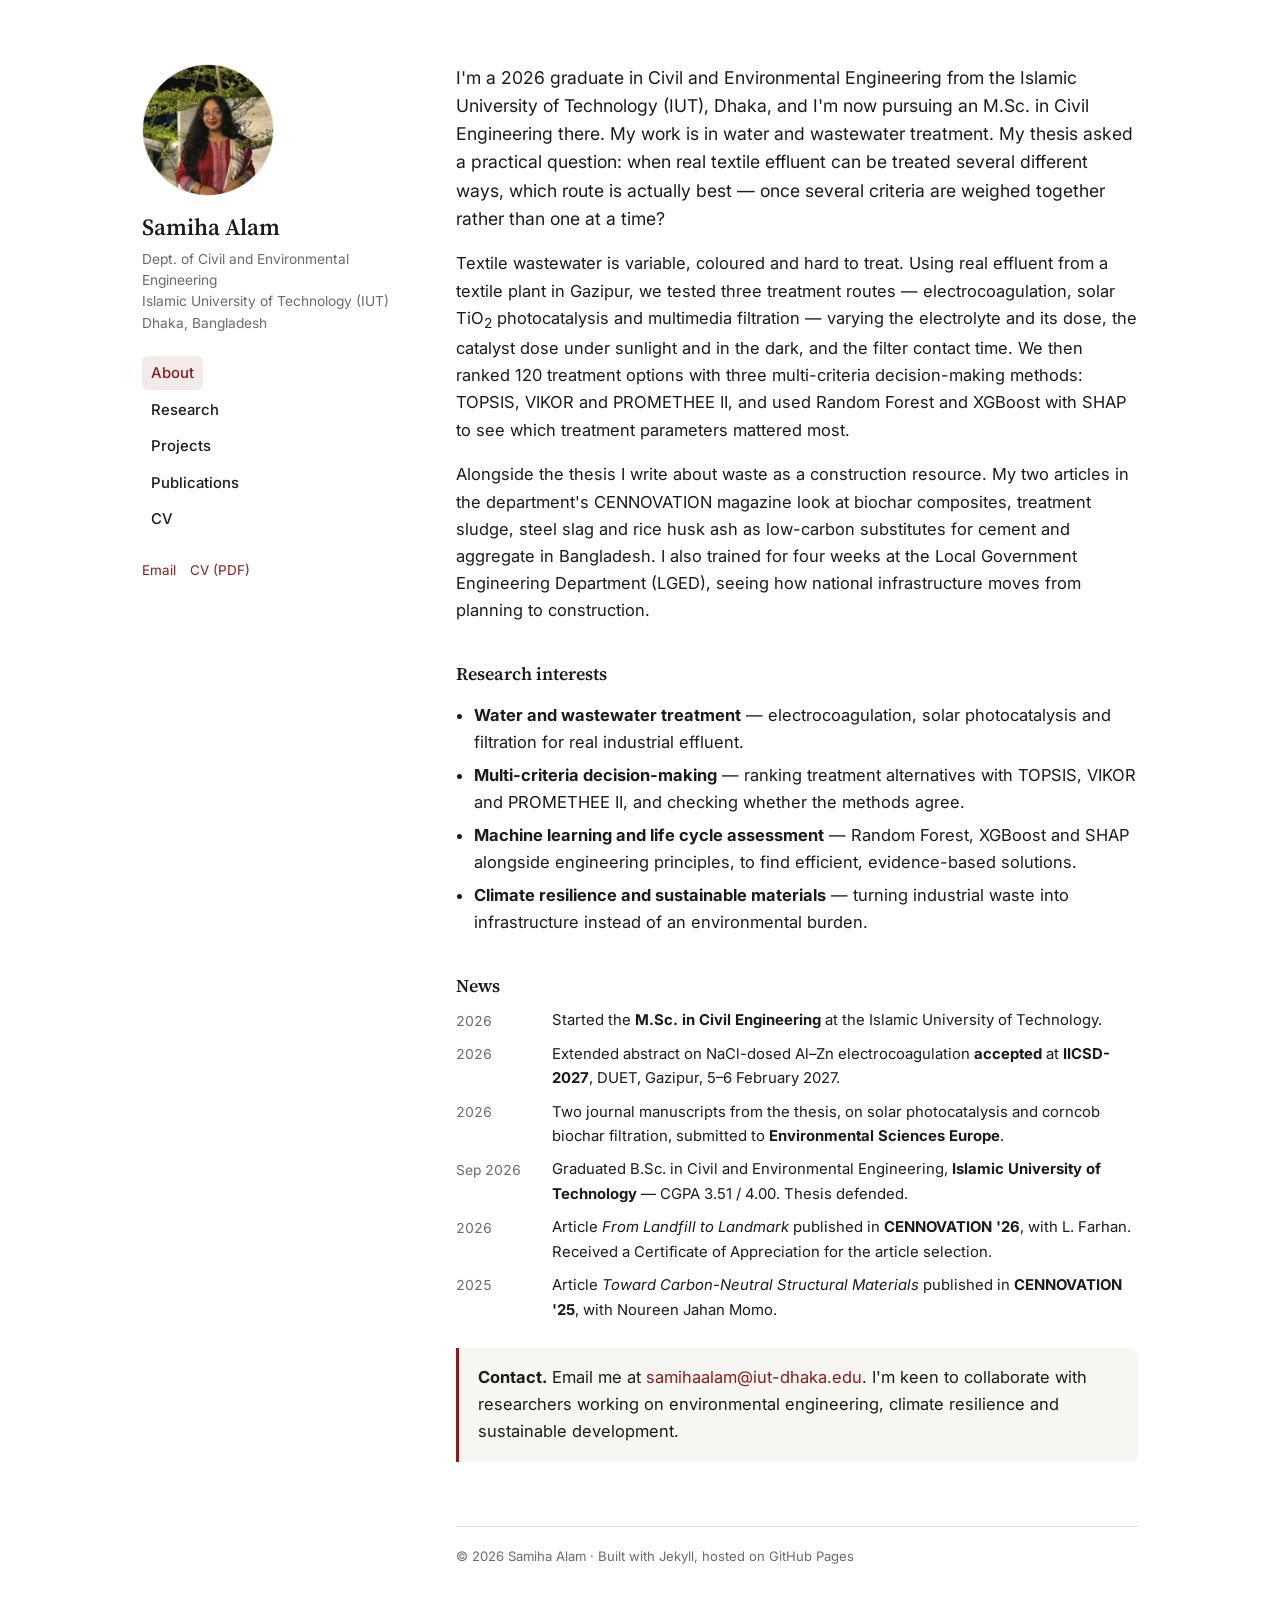
==== index.html @ 6635153d "Add files via upload" ====
<!DOCTYPE html>
<html lang="en">
<head>
  <meta charset="utf-8">
  <meta name="viewport" content="width=device-width, initial-scale=1">
  <title>Samiha Alam · Environmental Engineering · Wastewater treatment · Decision science</title>
  <meta name="description" content="Samiha Alam — Civil and Environmental Engineering, Islamic University of Technology (IUT), Dhaka. 2026 graduate. Undergraduate thesis on comparing textile wastewater treatment options by multi-criteria decision-making.">
  <link rel="preconnect" href="https://fonts.googleapis.com">
  <link rel="preconnect" href="https://fonts.gstatic.com" crossorigin>
  <link href="https://fonts.googleapis.com/css2?family=Source+Serif+4:opsz,wght@8..60,400;8..60,600&family=Inter:wght@400;500;600&display=swap" rel="stylesheet">
  <link rel="stylesheet" href="style.css">
</head>
<body>

<a class="skip" href="#main">Skip to content</a>

<div class="wrap">

  <aside class="side">
    <img class="portrait" src="profile.jpg" alt="Samiha Alam">
    <h1 class="name"><a href="index.html">Samiha Alam</a></h1>
    <p class="affil">
      Dept. of Civil and Environmental Engineering<br>
      Islamic University of Technology (IUT)<br>
      Dhaka, Bangladesh
    </p>

    <nav class="nav">
      <a href="index.html" class="on" aria-current="page">About</a>
      <a href="research.html">Research</a>
      <a href="projects.html">Projects</a>
      <a href="publications.html">Publications</a>
      <a href="cv.html">CV</a>
    </nav>

    <p class="links">
      <a href="mailto:samihaalam@iut-dhaka.edu">Email</a>
      <a href="CV.pdf">CV (PDF)</a>
    </p>
  </aside>

  <main class="main" id="main">
    <p class="lead">
I'm a 2026 graduate in Civil and Environmental Engineering from the Islamic University of
Technology (IUT), Dhaka, and I'm now pursuing an M.Sc. in Civil Engineering there. My work is in
water and wastewater treatment. My thesis asked a
practical question: when real textile effluent can be treated several different ways, which
route is actually best &mdash; once several criteria are weighed together rather than
one at a time?
</p>

<p>Textile wastewater is variable, coloured and hard to treat. Using real effluent from a textile
plant in Gazipur, we tested three treatment routes &mdash; electrocoagulation, solar TiO<sub>2</sub>
photocatalysis and multimedia filtration &mdash; varying the electrolyte and its dose, the
catalyst dose under sunlight and in the dark, and the filter contact time. We then ranked
120 treatment options with three multi-criteria decision-making methods: TOPSIS, VIKOR and
PROMETHEE&nbsp;II, and used Random Forest and XGBoost with SHAP to see which treatment
parameters mattered most.</p>

<p>Alongside the thesis I write about waste as a construction resource. My two articles in
the department's CENNOVATION magazine look at biochar composites, treatment sludge, steel
slag and rice husk ash as low-carbon substitutes for cement and aggregate in Bangladesh. I
also trained for four weeks at the Local Government Engineering Department (LGED), seeing
how national infrastructure moves from planning to construction.</p>

<h3>Research interests</h3>
<ul>
<li><strong>Water and wastewater treatment</strong> &mdash; electrocoagulation, solar
  photocatalysis and filtration for real industrial effluent.</li>
<li><strong>Multi-criteria decision-making</strong> &mdash; ranking treatment alternatives
  with TOPSIS, VIKOR and PROMETHEE&nbsp;II, and checking whether the methods agree.</li>
<li><strong>Machine learning and life cycle assessment</strong> &mdash; Random Forest, XGBoost
  and SHAP alongside engineering principles, to find efficient, evidence-based solutions.</li>
<li><strong>Climate resilience and sustainable materials</strong> &mdash; turning industrial
  waste into infrastructure instead of an environmental burden.</li>
</ul>

<h3>News</h3>
<ul class="news">

  <li>
    <span class="date">2026</span>
    <span>Started the <strong>M.Sc. in Civil Engineering</strong> at the Islamic University of Technology.</span>
  </li>

  <li>
    <span class="date">2026</span>
    <span>Extended abstract on NaCl-dosed Al&ndash;Zn electrocoagulation <strong>accepted</strong> at <strong>IICSD-2027</strong>, DUET, Gazipur, 5&ndash;6 February 2027.</span>
  </li>

  <li>
    <span class="date">2026</span>
    <span>Two journal manuscripts from the thesis, on solar photocatalysis and corncob biochar filtration, submitted to <strong>Environmental Sciences Europe</strong>.</span>
  </li>

  <li>
    <span class="date">Sep 2026</span>
    <span>Graduated B.Sc. in Civil and Environmental Engineering, <strong>Islamic University of Technology</strong> &mdash; CGPA 3.51 / 4.00. Thesis defended.</span>
  </li>

  <li>
    <span class="date">2026</span>
    <span>Article <em>From Landfill to Landmark</em> published in <strong>CENNOVATION '26</strong>, with L. Farhan. Received a Certificate of Appreciation for the article selection.</span>
  </li>

  <li>
    <span class="date">2025</span>
    <span>Article <em>Toward Carbon-Neutral Structural Materials</em> published in <strong>CENNOVATION '25</strong>, with Noureen Jahan Momo.</span>
  </li>

</ul>

<div class="callout">
<p><strong>Contact.</strong> Email me at <a href="mailto:samihaalam@iut-dhaka.edu">samihaalam@iut-dhaka.edu</a>.
I'm keen to collaborate with researchers working on environmental engineering, climate
resilience and sustainable development.</p>
</div>

    <footer class="foot">
      © 2026 Samiha Alam · Built with Jekyll, hosted on GitHub Pages
    </footer>
  </main>

</div>
</body>
</html>
---- style.css ----
/* =========================================================
   Colours — change --accent to re-skin the whole site.
   ========================================================= */
:root {
  --bg:        #ffffff;
  --surface:   #f7f6f3;
  --text:      #1b1b1a;
  --muted:     #6b6a66;
  --line:      #e2e0da;
  --accent:    #8a1c1c;   /* deep academic red */
  --accent-sf: #f3eaea;
}

@media (prefers-color-scheme: dark) {
  :root {
    --bg:        #14140f;
    --surface:   #1c1c19;
    --text:      #eceae4;
    --muted:     #9c998f;
    --line:      #33322c;
    --accent:    #e8837f;
    --accent-sf: #2a1c1c;
  }
}

* { box-sizing: border-box; }

body {
  margin: 0;
  background: var(--bg);
  color: var(--text);
  font-family: "Inter", -apple-system, BlinkMacSystemFont, "Segoe UI", sans-serif;
  font-size: 16.5px;
  line-height: 1.65;
  -webkit-font-smoothing: antialiased;
}

.skip {
  position: absolute; left: -9999px;
}
.skip:focus {
  left: 1rem; top: 1rem; background: var(--accent); color: #fff;
  padding: .5rem .9rem; border-radius: 6px; z-index: 10;
}

a { color: var(--accent); text-decoration: none; }
a:hover { text-decoration: underline; }

/* ---------- layout ---------- */
.wrap {
  display: grid;
  grid-template-columns: 250px minmax(0, 700px);
  gap: 4rem;
  max-width: 1060px;
  margin: 0 auto;
  padding: 4rem 2rem 5rem;
}

.side { position: sticky; top: 4rem; align-self: start; }

.portrait {
  width: 132px; height: 132px;
  border-radius: 50%;
  object-fit: cover;
  border: 1px solid var(--line);
  margin-bottom: 1.1rem;
  display: block;
}

.name {
  font-family: "Source Serif 4", Georgia, serif;
  font-size: 1.45rem;
  font-weight: 600;
  margin: 0 0 .45rem;
  line-height: 1.2;
}
.name a { color: var(--text); }
.name a:hover { text-decoration: none; color: var(--accent); }

.affil {
  color: var(--muted);
  font-size: .86rem;
  line-height: 1.55;
  margin: 0 0 1.4rem;
}

.nav { display: flex; flex-direction: column; gap: .15rem; margin-bottom: 1.4rem; }
.nav a {
  color: var(--text);
  font-size: .93rem;
  font-weight: 500;
  padding: .3rem .55rem;
  border-radius: 6px;
  width: fit-content;
}
.nav a:hover { background: var(--surface); text-decoration: none; }
.nav a.on { background: var(--accent-sf); color: var(--accent); }

.links { display: flex; flex-wrap: wrap; gap: .35rem .9rem; font-size: .84rem; margin: 0; }

/* ---------- typography ---------- */
.main { min-width: 0; }

h2, h3, h4 { font-family: "Source Serif 4", Georgia, serif; font-weight: 600; line-height: 1.25; }
.page-title { font-size: 1.9rem; margin: 0 0 1.6rem; }
.main h3 { font-size: 1.12rem; margin: 2.4rem 0 .7rem; }
.main h3:first-child { margin-top: 0; }
.main h4 { font-size: 1rem; margin: 1.6rem 0 .4rem; }

.lead { font-size: 1.1rem; line-height: 1.6; }
p { margin: 0 0 1.1rem; }
ul { padding-left: 1.15rem; }
li { margin-bottom: .35rem; }

hr { border: 0; border-top: 1px solid var(--line); margin: 2.5rem 0; }

/* ---------- reusable pieces ---------- */
.entry {
  border-top: 1px solid var(--line);
  padding: 1.35rem 0;
}
.entry:first-of-type { border-top: 0; padding-top: 0; }
.entry h3 { margin: 0 0 .25rem; font-size: 1.08rem; }
.entry .meta { color: var(--muted); font-size: .84rem; margin: 0 0 .5rem; }
.entry p { margin: 0 0 .55rem; }

.tags { display: flex; flex-wrap: wrap; gap: .4rem; margin-top: .5rem; }
.tag {
  font-size: .74rem;
  letter-spacing: .02em;
  background: var(--surface);
  border: 1px solid var(--line);
  color: var(--muted);
  padding: .16rem .55rem;
  border-radius: 999px;
}

.entry-links { font-size: .85rem; display: flex; flex-wrap: wrap; gap: .9rem; }

.news { list-style: none; padding: 0; margin: 0; }
.news li { display: grid; grid-template-columns: 5.2rem 1fr; gap: .8rem; margin-bottom: .55rem; font-size: .93rem; }
.news .date { color: var(--muted); font-variant-numeric: tabular-nums; font-size: .86rem; padding-top: .08rem; }

.callout {
  background: var(--surface);
  border-left: 3px solid var(--accent);
  border-radius: 0 8px 8px 0;
  padding: 1rem 1.2rem;
  margin: 1.6rem 0;
}
.callout p:last-child { margin-bottom: 0; }

.cv-row { display: grid; grid-template-columns: 7.5rem 1fr; gap: 1rem; padding: .75rem 0; border-top: 1px solid var(--line); }
.cv-row .when { color: var(--muted); font-size: .86rem; font-variant-numeric: tabular-nums; }
.cv-row .what strong { display: block; font-weight: 600; }
.cv-row .what span { display: block; color: var(--muted); font-size: .9rem; }

.figure { margin: 1.4rem 0; }
.figure img {
  width: 100%;
  height: auto;
  display: block;
  border: 1px solid var(--line);
  border-radius: 8px;
  background: #fff;
}
.figure figcaption {
  color: var(--muted);
  font-size: .82rem;
  line-height: 1.5;
  margin-top: .5rem;
}

.eq {
  font-family: "Source Serif 4", Georgia, serif;
  font-size: 1.02rem;
  background: var(--surface);
  border: 1px solid var(--line);
  border-radius: 8px;
  padding: .8rem 1rem;
  overflow-x: auto;
  text-align: center;
}

.table-wrap { overflow-x: auto; margin: 1.4rem 0; }
table { border-collapse: collapse; width: 100%; font-size: .88rem; }
th, td { padding: .45rem .7rem; border-bottom: 1px solid var(--line); text-align: left; }
td { font-variant-numeric: tabular-nums; }
thead th {
  border-bottom: 1.5px solid var(--text);
  font-family: "Inter", sans-serif;
  font-weight: 600;
  font-size: .82rem;
  white-space: nowrap;
}
tbody tr:last-child td { border-bottom: 1px solid var(--text); }

.foot {
  margin-top: 4rem;
  padding-top: 1.2rem;
  border-top: 1px solid var(--line);
  color: var(--muted);
  font-size: .82rem;
}

/* ---------- mobile ---------- */
@media (max-width: 820px) {
  .wrap {
    grid-template-columns: 1fr;
    gap: 2.2rem;
    padding: 2.2rem 1rem 3rem;
  }
  .side { position: static; }
  .portrait { width: 96px; height: 96px; }
  .nav { flex-direction: row; flex-wrap: wrap; gap: .25rem; }
  .page-title { font-size: 1.6rem; }
  .news li { grid-template-columns: 1fr; gap: 0; }
  .cv-row { grid-template-columns: 1fr; gap: .15rem; }
}
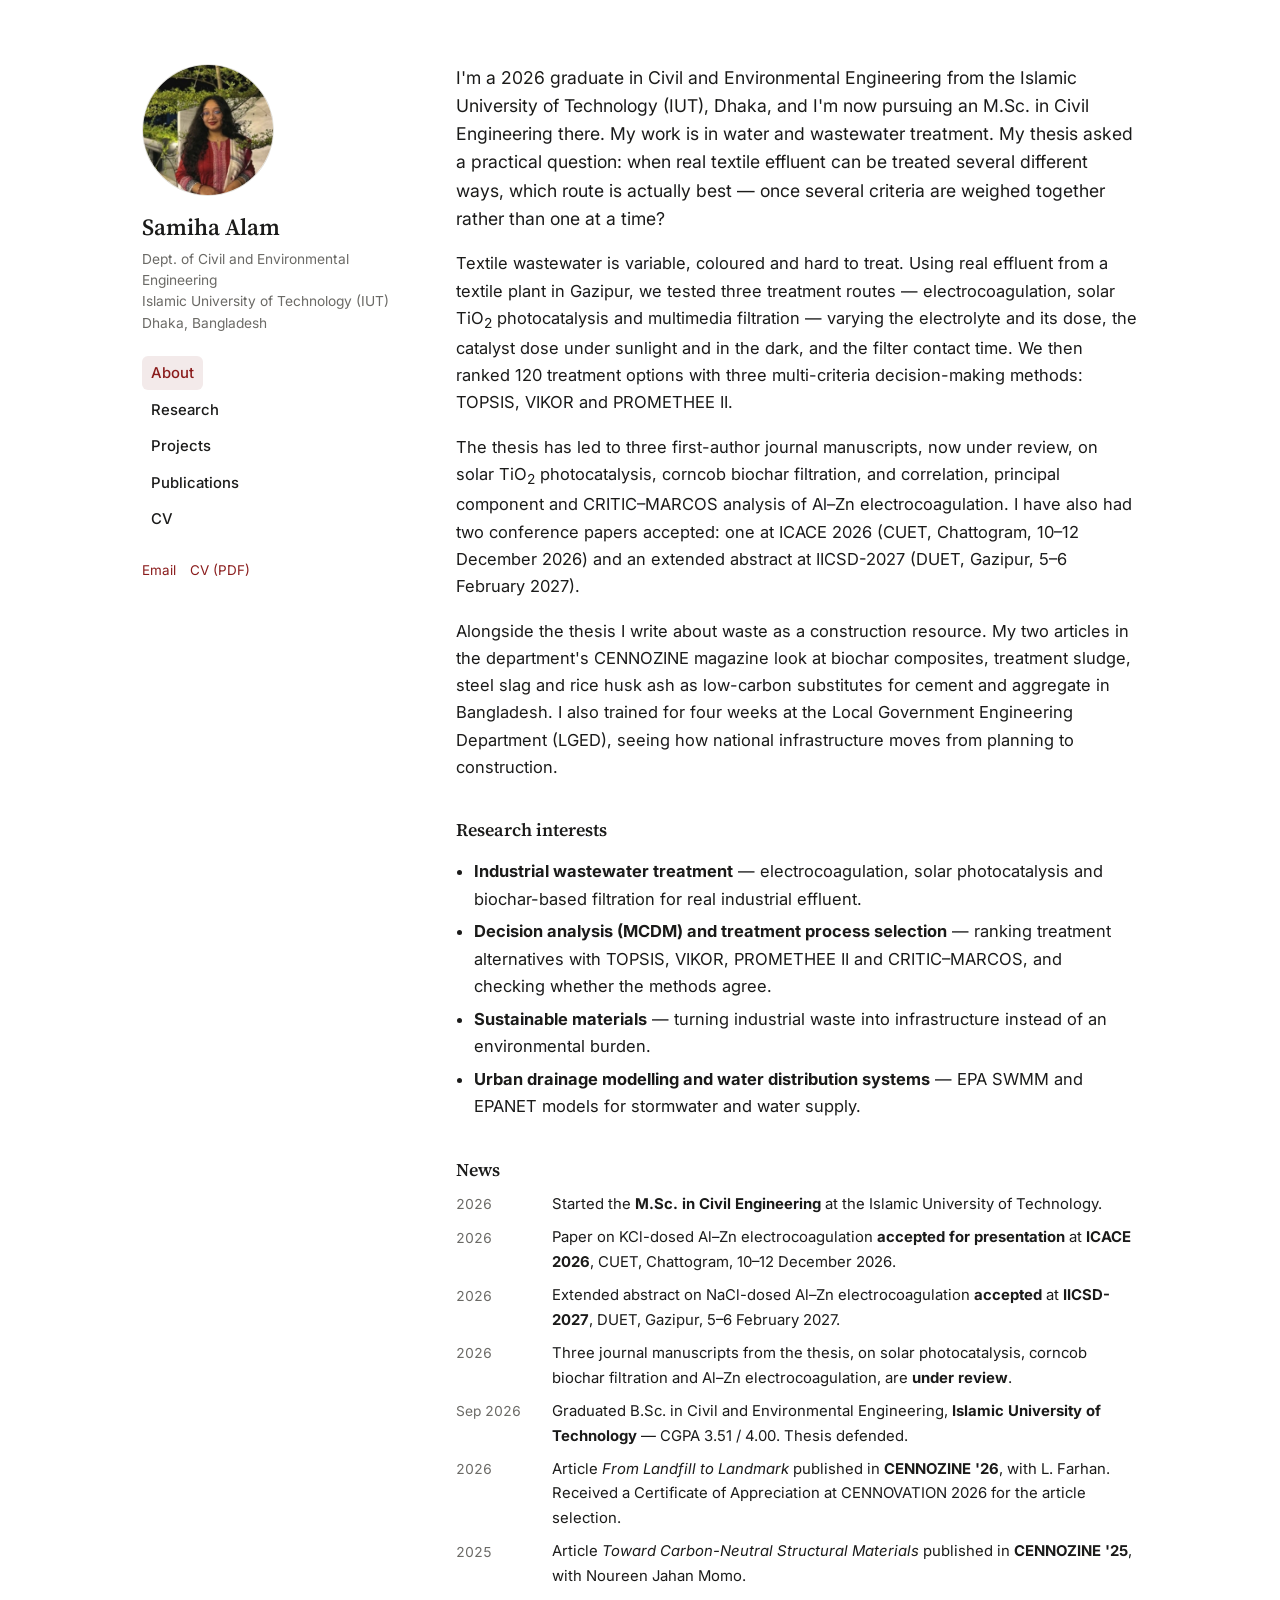
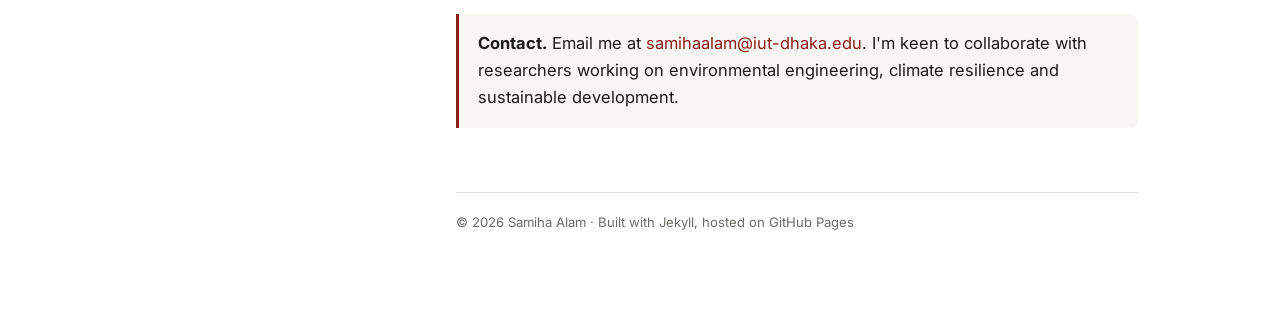
==== commit d1ca7b8f: "Add files via upload" ====
--- a/index.html
+++ b/index.html
@@ -54,25 +54,31 @@
 photocatalysis and multimedia filtration &mdash; varying the electrolyte and its dose, the
 catalyst dose under sunlight and in the dark, and the filter contact time. We then ranked
 120 treatment options with three multi-criteria decision-making methods: TOPSIS, VIKOR and
-PROMETHEE&nbsp;II, and used Random Forest and XGBoost with SHAP to see which treatment
-parameters mattered most.</p>
+PROMETHEE&nbsp;II.</p>
+
+<p>The thesis has led to three first-author journal manuscripts, now under review, on solar
+TiO<sub>2</sub> photocatalysis, corncob biochar filtration, and correlation, principal component
+and CRITIC&ndash;MARCOS analysis of Al&ndash;Zn electrocoagulation. I have also had two conference
+papers accepted: one at ICACE&nbsp;2026 (CUET, Chattogram, 10&ndash;12 December 2026) and an
+extended abstract at IICSD-2027 (DUET, Gazipur, 5&ndash;6 February 2027).</p>
 
 <p>Alongside the thesis I write about waste as a construction resource. My two articles in
-the department's CENNOVATION magazine look at biochar composites, treatment sludge, steel
+the department's CENNOZINE magazine look at biochar composites, treatment sludge, steel
 slag and rice husk ash as low-carbon substitutes for cement and aggregate in Bangladesh. I
 also trained for four weeks at the Local Government Engineering Department (LGED), seeing
 how national infrastructure moves from planning to construction.</p>
 
 <h3>Research interests</h3>
 <ul>
-<li><strong>Water and wastewater treatment</strong> &mdash; electrocoagulation, solar
-  photocatalysis and filtration for real industrial effluent.</li>
-<li><strong>Multi-criteria decision-making</strong> &mdash; ranking treatment alternatives
-  with TOPSIS, VIKOR and PROMETHEE&nbsp;II, and checking whether the methods agree.</li>
-<li><strong>Machine learning and life cycle assessment</strong> &mdash; Random Forest, XGBoost
-  and SHAP alongside engineering principles, to find efficient, evidence-based solutions.</li>
-<li><strong>Climate resilience and sustainable materials</strong> &mdash; turning industrial
-  waste into infrastructure instead of an environmental burden.</li>
+<li><strong>Industrial wastewater treatment</strong> &mdash; electrocoagulation, solar
+  photocatalysis and biochar-based filtration for real industrial effluent.</li>
+<li><strong>Decision analysis (MCDM) and treatment process selection</strong> &mdash; ranking
+  treatment alternatives with TOPSIS, VIKOR, PROMETHEE&nbsp;II and CRITIC&ndash;MARCOS, and
+  checking whether the methods agree.</li>
+<li><strong>Sustainable materials</strong> &mdash; turning industrial waste into
+  infrastructure instead of an environmental burden.</li>
+<li><strong>Urban drainage modelling and water distribution systems</strong> &mdash; EPA SWMM
+  and EPANET models for stormwater and water supply.</li>
 </ul>
 
 <h3>News</h3>
@@ -85,12 +91,17 @@
 
   <li>
     <span class="date">2026</span>
+    <span>Paper on KCl-dosed Al&ndash;Zn electrocoagulation <strong>accepted for presentation</strong> at <strong>ICACE 2026</strong>, CUET, Chattogram, 10&ndash;12 December 2026.</span>
+  </li>
+
+  <li>
+    <span class="date">2026</span>
     <span>Extended abstract on NaCl-dosed Al&ndash;Zn electrocoagulation <strong>accepted</strong> at <strong>IICSD-2027</strong>, DUET, Gazipur, 5&ndash;6 February 2027.</span>
   </li>
 
   <li>
     <span class="date">2026</span>
-    <span>Two journal manuscripts from the thesis, on solar photocatalysis and corncob biochar filtration, submitted to <strong>Environmental Sciences Europe</strong>.</span>
+    <span>Three journal manuscripts from the thesis, on solar photocatalysis, corncob biochar filtration and Al&ndash;Zn electrocoagulation, are <strong>under review</strong>.</span>
   </li>
 
   <li>
@@ -100,12 +111,12 @@
 
   <li>
     <span class="date">2026</span>
-    <span>Article <em>From Landfill to Landmark</em> published in <strong>CENNOVATION '26</strong>, with L. Farhan. Received a Certificate of Appreciation for the article selection.</span>
+    <span>Article <em>From Landfill to Landmark</em> published in <strong>CENNOZINE '26</strong>, with L. Farhan. Received a Certificate of Appreciation at CENNOVATION 2026 for the article selection.</span>
   </li>
 
   <li>
     <span class="date">2025</span>
-    <span>Article <em>Toward Carbon-Neutral Structural Materials</em> published in <strong>CENNOVATION '25</strong>, with Noureen Jahan Momo.</span>
+    <span>Article <em>Toward Carbon-Neutral Structural Materials</em> published in <strong>CENNOZINE '25</strong>, with Noureen Jahan Momo.</span>
   </li>
 
 </ul>
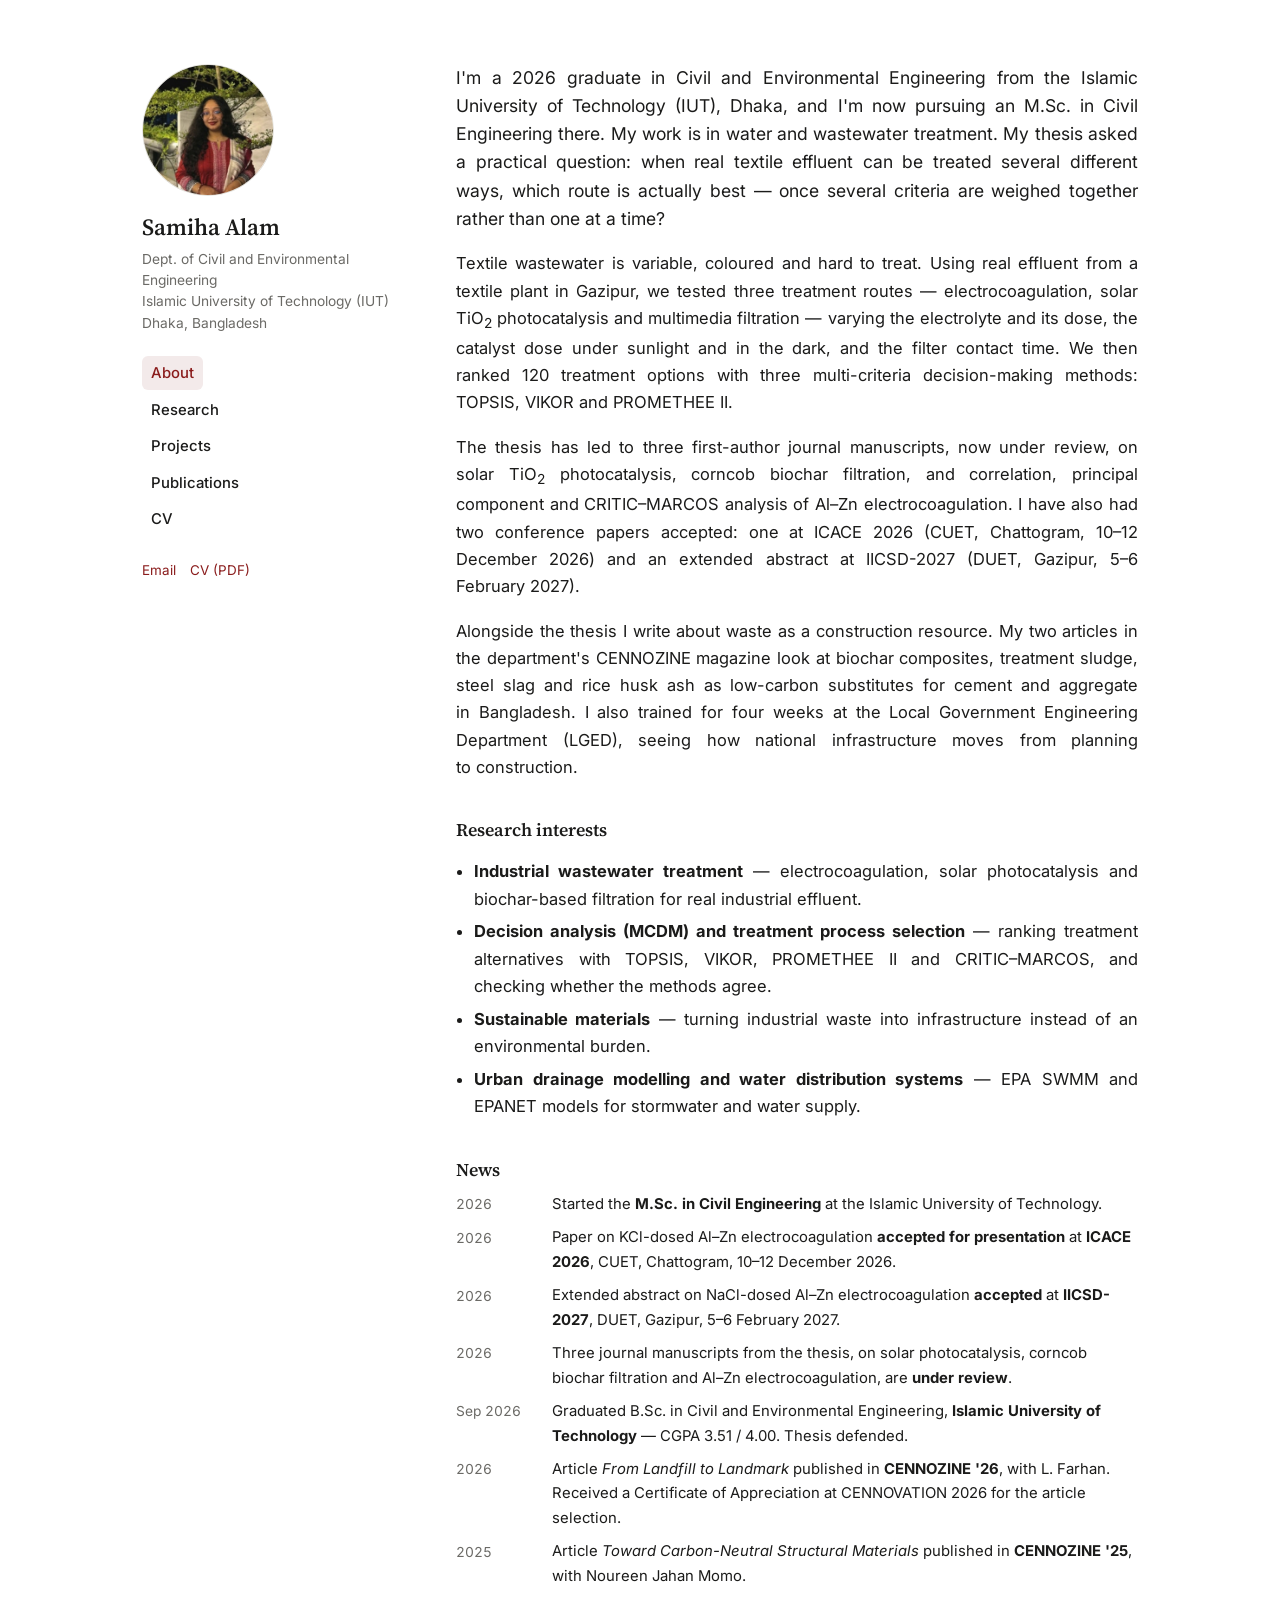
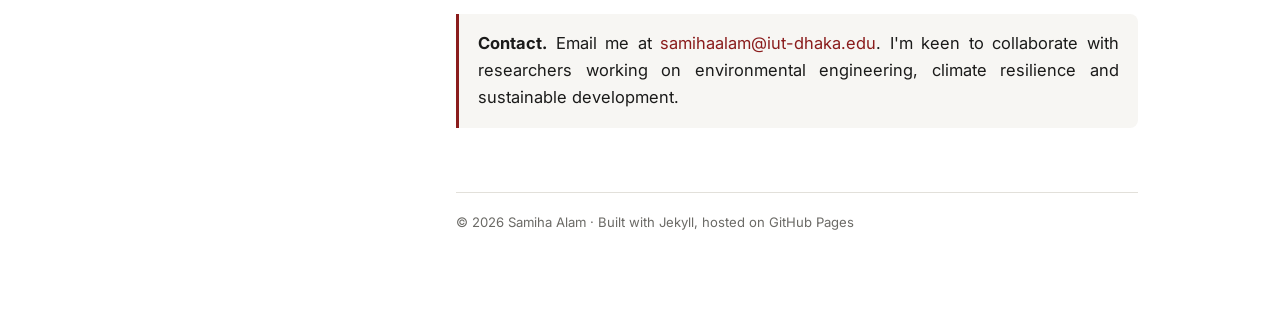
==== commit e544d203: "Add files via upload" ====
--- a/index.html
+++ b/index.html
@@ -9,6 +9,7 @@
   <link rel="preconnect" href="https://fonts.gstatic.com" crossorigin>
   <link href="https://fonts.googleapis.com/css2?family=Source+Serif+4:opsz,wght@8..60,400;8..60,600&family=Inter:wght@400;500;600&display=swap" rel="stylesheet">
   <link rel="stylesheet" href="style.css">
+  <link rel="stylesheet" href="justify.css">
 </head>
 <body>
 
--- a/justify.css
+++ b/justify.css
@@ -0,0 +1,19 @@
+/* Justified body text — loaded after style.css */
+.main p:not(.meta):not(.affil):not(.links),
+.main ul:not(.news) li,
+.main .callout p {
+  text-align: justify;
+  text-justify: inter-word;
+  hyphens: auto;
+  -webkit-hyphens: auto;
+  text-wrap: pretty;
+}
+/* keep headings, metadata, tags and the sidebar ragged-right */
+.main h1, .main h2, .main h3, .main .meta, .main .tags, .main .news, .side {
+  text-align: left;
+  hyphens: manual;
+}
+/* narrow screens: justification looks gappy, fall back to left */
+@media (max-width: 600px) {
+  .main p, .main ul li { text-align: left; }
+}
